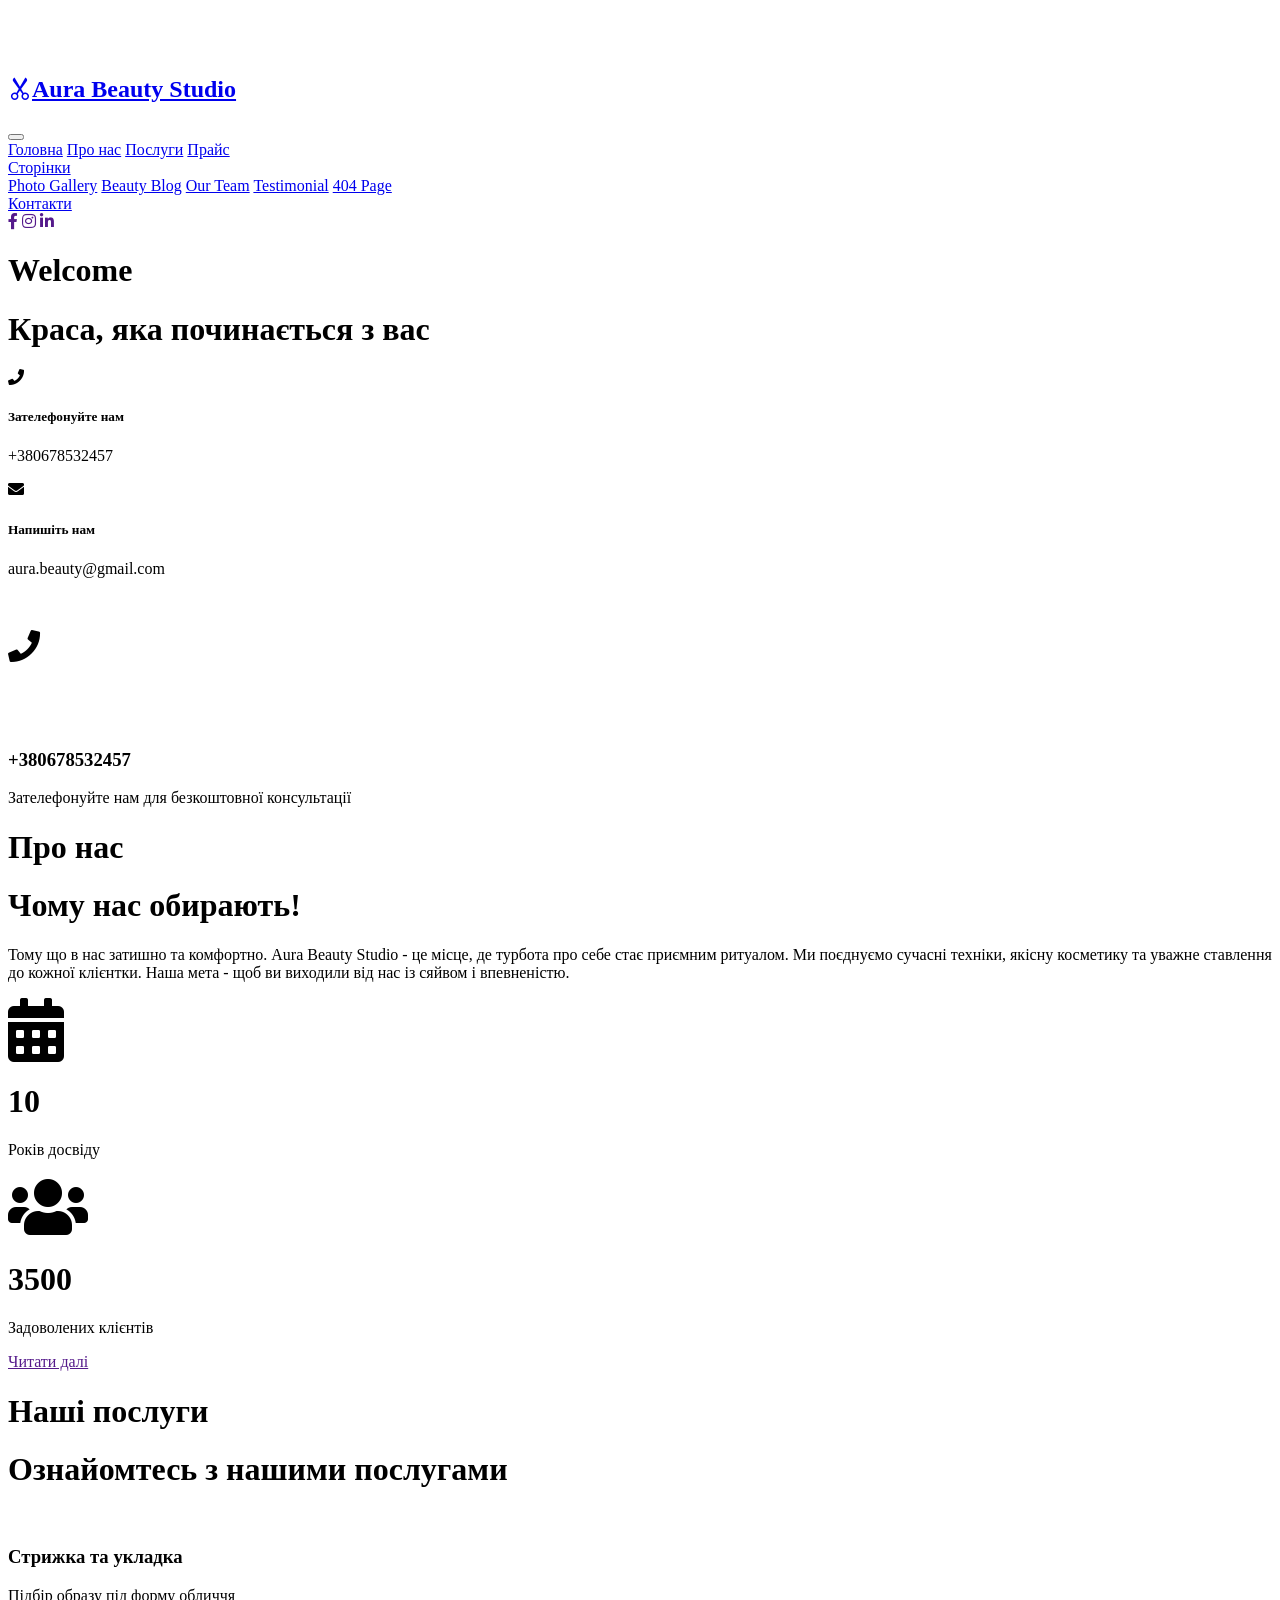
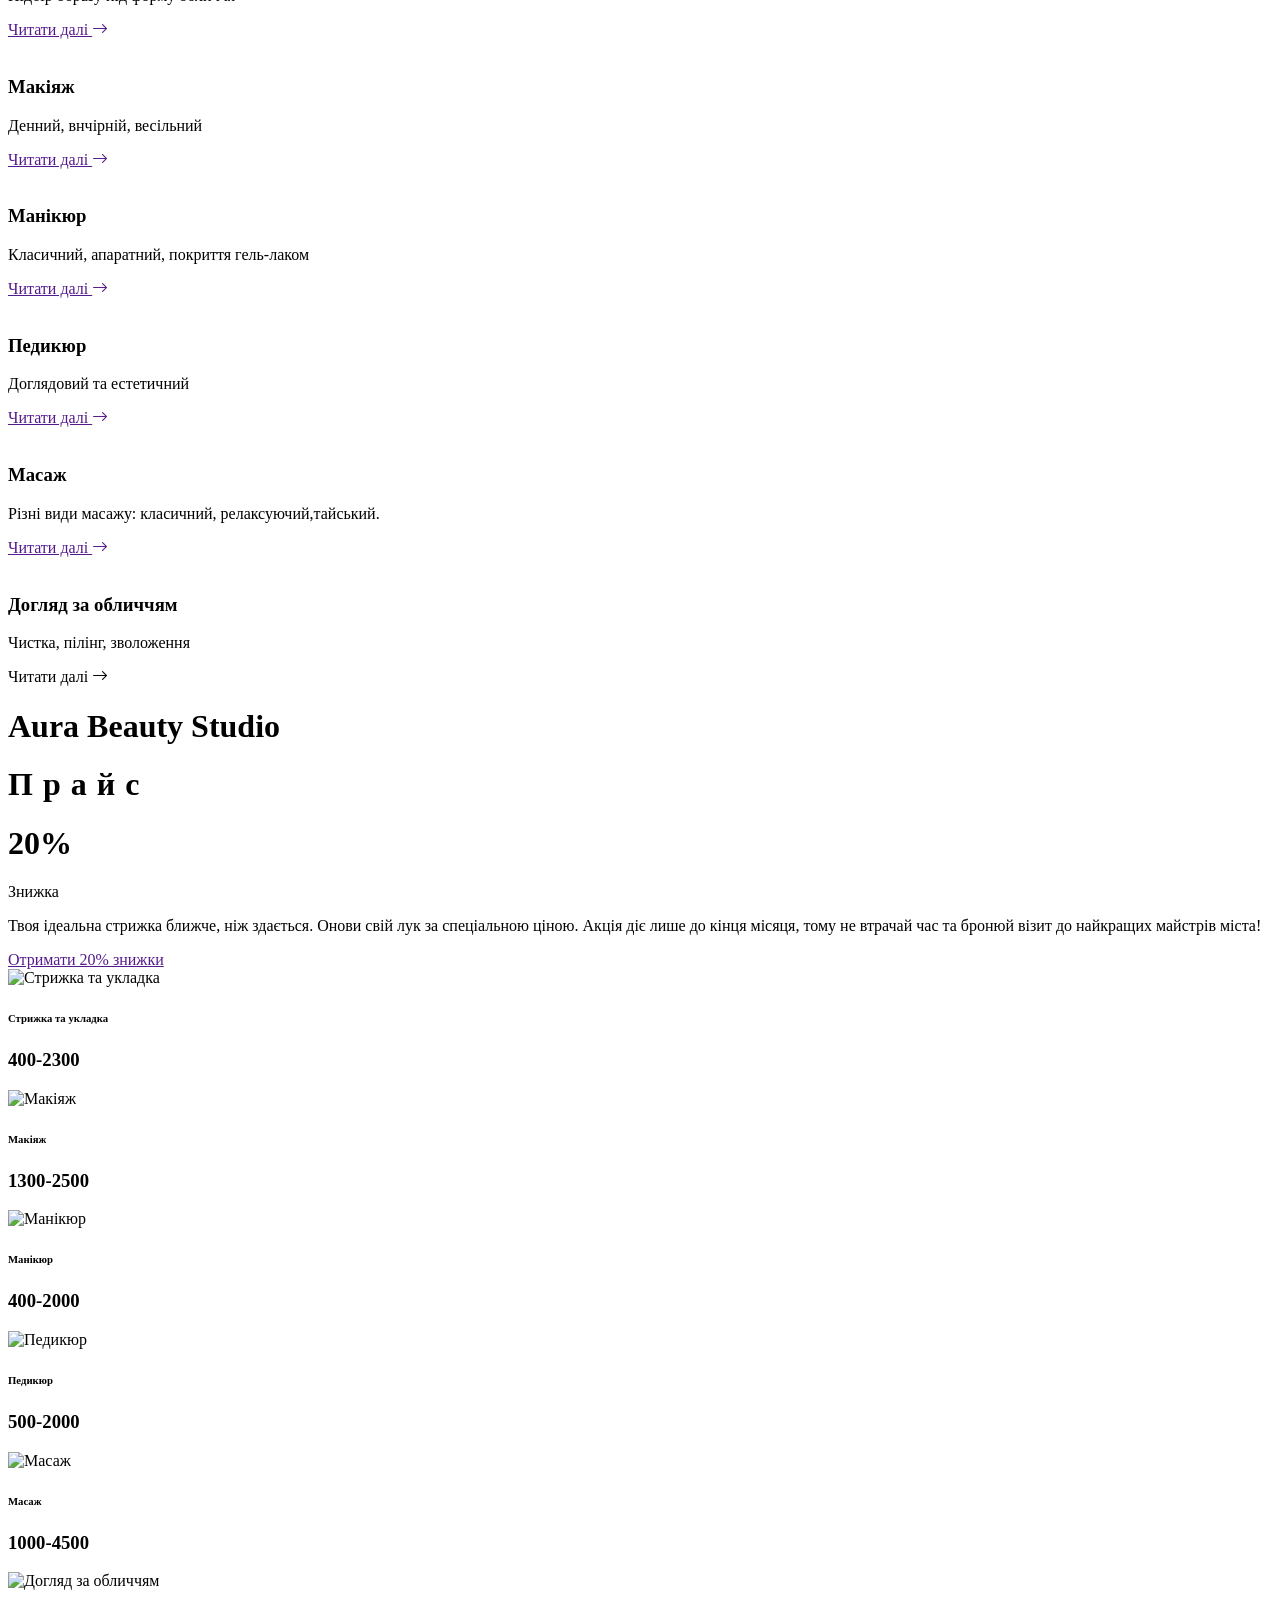
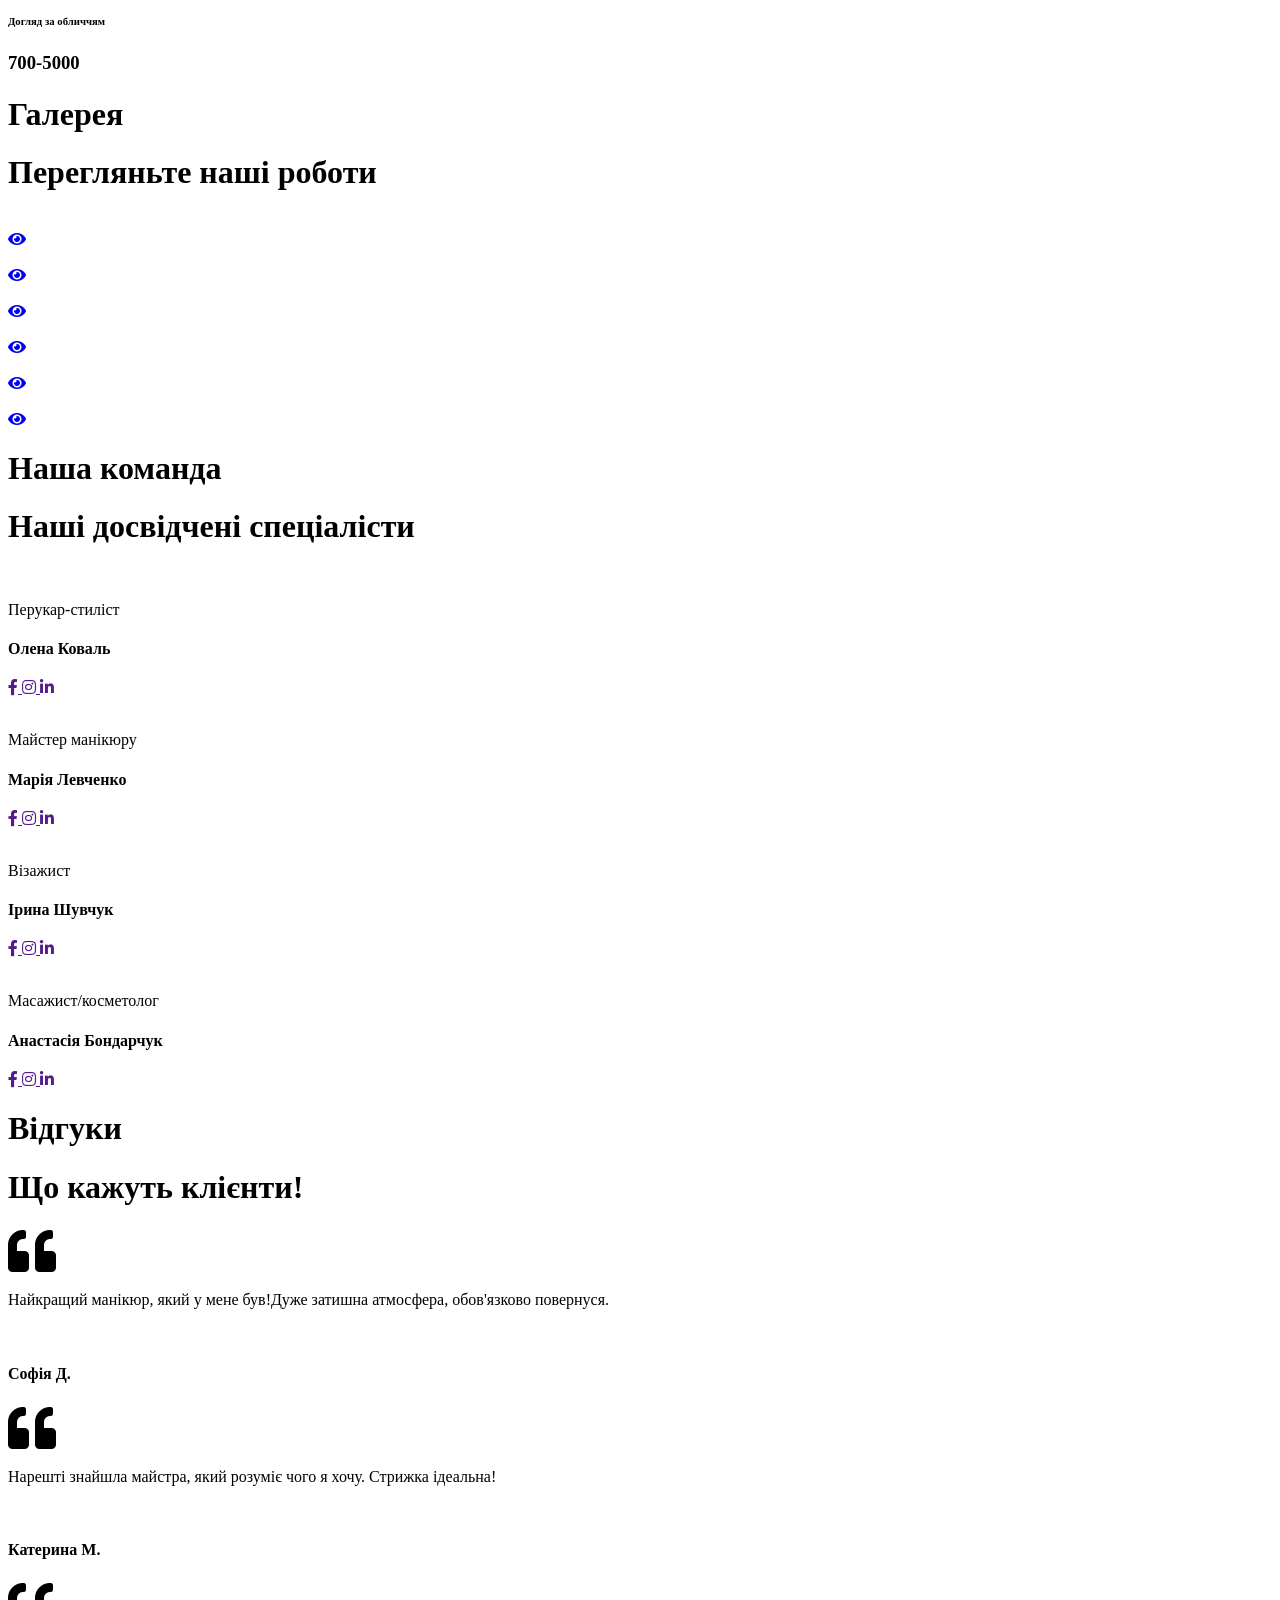
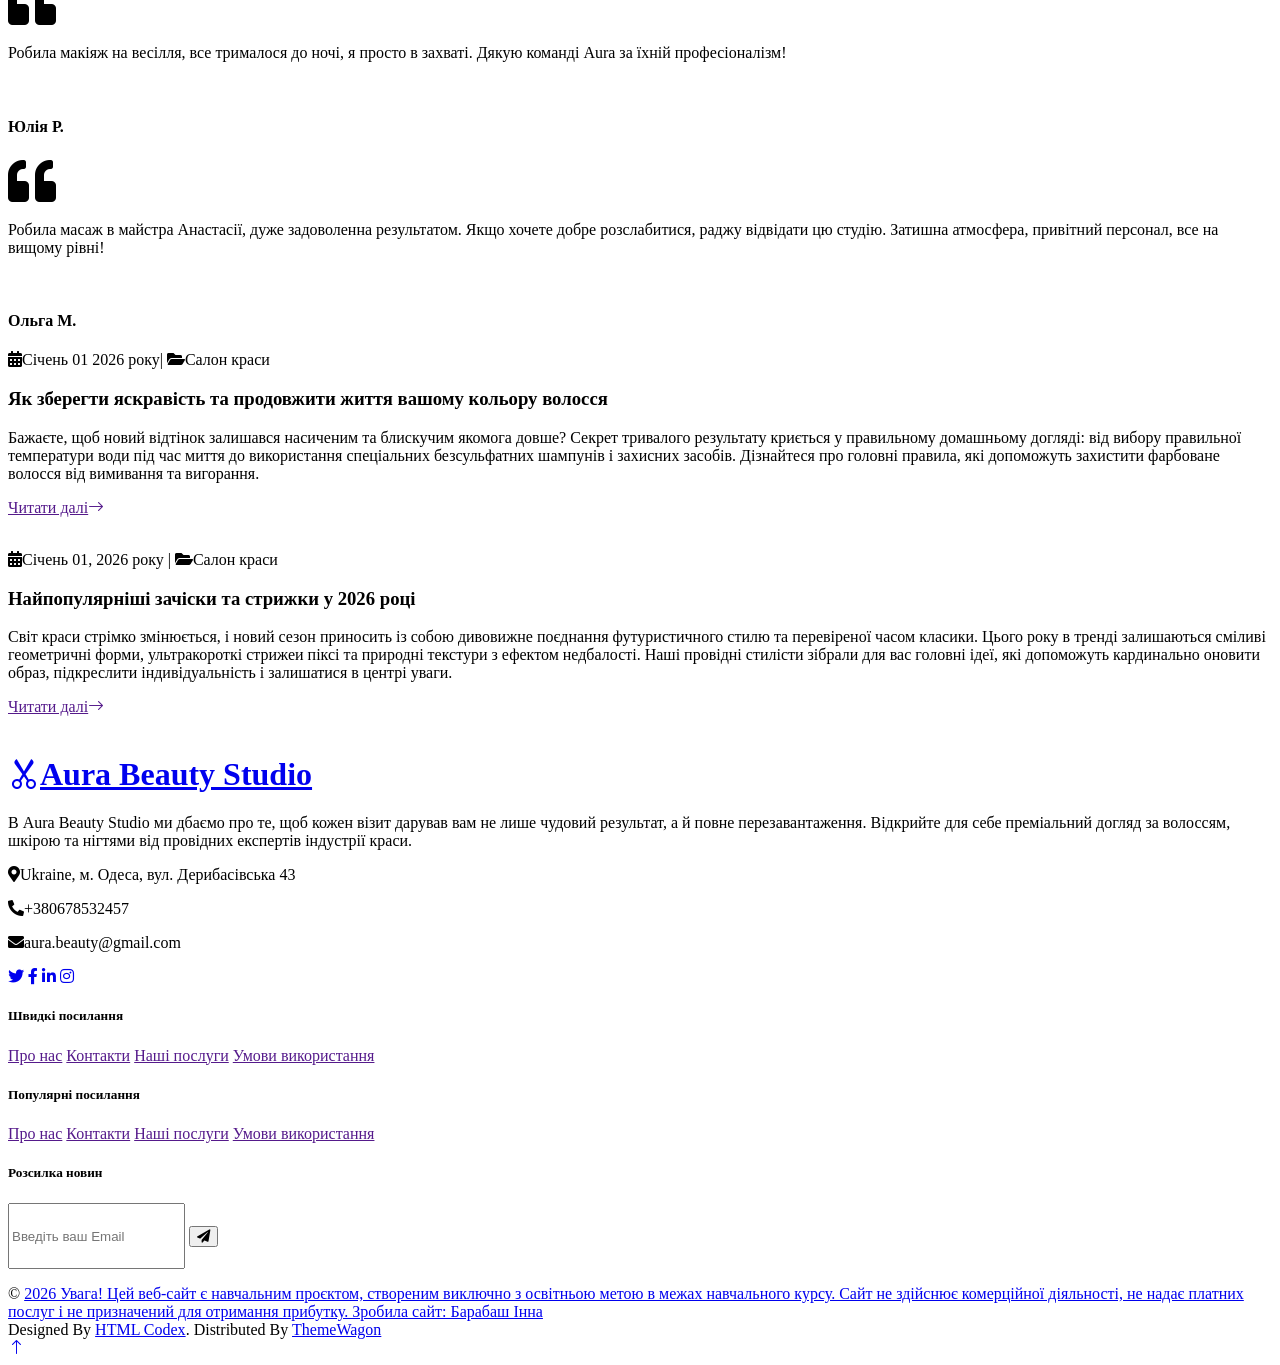
==== index.html @ 85066603 "Add files via upload" ====
<!DOCTYPE html>
<html lang="en">

<head>
    <meta charset="utf-8">
    <title>Aura Beauty Studio - салон краси в Одесі: манікюр, стрижка, макіяж</title>
    <meta content="width=device-width, initial-scale=1.0" name="viewport">
    <meta content="" name="keywords">
    <meta content="" name="description" content="Aura Beauty Studio - сучасний салон краси в Одесі. Манікюр, педикюр, макіяж, стрижка та фарбування від досвідчених майстрів. Запишіться онлайн!>

    <!-- Favicon -->
    <link href="img/favicon.ico" rel="icon">

    <!-- Google Web Fonts -->
    <link rel="preconnect" href="https://fonts.googleapis.com">
    <link rel="preconnect" href="https://fonts.gstatic.com" crossorigin>
    <link
        href="https://fonts.googleapis.com/css2?family=Dancing+Script&family=Playfair+Display:wght@500&family=Work+Sans&display=swap"
        rel="stylesheet">

    <!-- Icon Font Stylesheet -->
    <link href="https://cdnjs.cloudflare.com/ajax/libs/font-awesome/5.10.0/css/all.min.css" rel="stylesheet">
    <link href="https://cdn.jsdelivr.net/npm/bootstrap-icons@1.4.1/font/bootstrap-icons.css" rel="stylesheet">

    <!-- Libraries Stylesheet -->
    <link href="lib/animate/animate.min.css" rel="stylesheet">
    <link href="lib/lightbox/css/lightbox.min.css" rel="stylesheet">
    <link href="lib/owlcarousel/assets/owl.carousel.min.css" rel="stylesheet">

    <!-- Customized Bootstrap Stylesheet -->
    <link href="css/bootstrap.min.css" rel="stylesheet">

    <!-- Template Stylesheet -->
    <link href="css/style.css" rel="stylesheet">
</head>

<body>
    <!-- Spinner Start -->
    <div id="spinner"
        class="show bg-white position-fixed translate-middle w-100 vh-100 top-50 start-50 d-flex align-items-center justify-content-center">
        <div class="spinner-grow text-primary" style="width: 3rem; height: 3rem;" role="status">
            <span class="sr-only">Loading...</span>
        </div>
    </div>
    <!-- Spinner End -->


    <!-- Navbar Start -->
    <div class="container-fluid bg-light sticky-top p-0">
        <nav class="navbar navbar-expand-lg navbar-light p-0">
            <a href="index.html" class="navbar-brand bg-primary py-4 px-5 me-0">
                <h1 class="mb-0"><i class="bi bi-scissors"></i>Aura Beauty Studio</h1>
            </a>
            <button type="button" class="navbar-toggler me-4" data-bs-toggle="collapse"
                data-bs-target="#navbarCollapse">
                <span class="navbar-toggler-icon"></span>
            </button>
            <div class="collapse navbar-collapse p-3" id="navbarCollapse">
                <div class="navbar-nav mx-auto">
                    <a href="index.html" class="nav-item nav-link active">Головна</a>
                    <a href="about.html" class="nav-item nav-link">Про нас</a>
                    <a href="service.html" class="nav-item nav-link">Послуги</a>
                    <a href="price.html" class="nav-item nav-link">Прайс</a>
                    <div class="nav-item dropdown">
                        <a href="#" class="nav-link dropdown-toggle" data-bs-toggle="dropdown">Сторінки</a>
                        <div class="dropdown-menu bg-light mt-2">
                            <a href="gallery.html" class="dropdown-item">Photo Gallery</a>
                            <a href="blog.html" class="dropdown-item">Beauty Blog</a>
                            <a href="team.html" class="dropdown-item">Our Team</a>
                            <a href="testimonial.html" class="dropdown-item">Testimonial</a>
                            <a href="404.html" class="dropdown-item">404 Page</a>
                        </div>
                    </div>
                    <a href="contact.html" class="nav-item nav-link">Контакти</a>
                </div>
                <div class="d-flex">
                    <a class="btn btn-primary btn-sm-square me-3" href=""><i class="fab fa-facebook-f"></i></a>
                    <a class="btn btn-primary btn-sm-square me-3" href=""><i class="fab fa-instagram"></i></a>
                    <a class="btn btn-primary btn-sm-square" href=""><i class="fab fa-linkedin-in"></i></a>
                </div>
            </div>
        </nav>
    </div>
    <!-- Navbar End -->


    <!-- Hero Start -->
    <div class="container-fluid p-0 hero-header bg-light mb-5">
        <div class="container p-0">
            <div class="row g-0 align-items-center">
                <div class="col-lg-6 hero-header-text py-5">
                    <div class="py-5 px-3 ps-lg-0">
                        <h1 class="font-dancing-script text-primary animated slideInLeft">Welcome</h1>
                        <h1 class="display-1 mb-4 animated slideInLeft">Краса, яка починається з вас</h1>
                        <div class="row g-4 animated slideInLeft">
                            <div class="col-md-6">
                                <div class="d-flex align-items-center">
                                    <div class="btn-square btn btn-primary flex-shrink-0">
                                        <i class="fa fa-phone text-dark"></i>
                                    </div>
                                    <div class="px-3">
                                        <h5 class="text-primary mb-0">Зателефонуйте нам</h5>
                                        <p class="fs-5 text-dark mb-0">+380678532457</p>
                                    </div>
                                </div>
                            </div>
                            <div class="col-md-6">
                                <div class="d-flex align-items-center">
                                    <div class="btn-square btn btn-primary flex-shrink-0">
                                        <i class="fa fa-envelope text-dark"></i>
                                    </div>
                                    <div class="px-3">
                                        <h5 class="text-primary mb-0">Напишіть нам</h5>
                                        <p class="fs-5 text-dark mb-0">aura.beauty@gmail.com</p>
                                    </div>
                                </div>
                            </div>
                        </div>
                    </div>
                </div>
                <div class="col-lg-6">
                    <div class="owl-carousel header-carousel animated fadeIn">
                        <img class="img-fluid" src="img/hero-slider-22.jpg" alt="">
                        <img class="img-fluid" src="img/hero-slider-11.jpg" alt="">
                        <img class="img-fluid" src="img/hero-slider-33.jpg" alt="">
                    </div>
                </div>
            </div>
        </div>
    </div>
    <!-- Hero End -->


    <!-- About Start -->
    <div class="container-fluid py-5">
        <div class="container">
            <div class="row g-5">
                <div class="col-lg-6 wow fadeIn" data-wow-delay="0.2s">
                    <img class="img-fluid mb-3" src="img/about2.jpg" alt="">
                    <div class="d-flex align-items-center bg-light">
                        <div class="btn-square flex-shrink-0 bg-primary" style="width: 100px; height: 100px;">
                            <i class="fa fa-phone fa-2x text-dark"></i>
                        </div>
                        <div class="px-3">
                            <h3>+380678532457</h3>
                            <span>Зателефонуйте нам для безкоштовної консультації</span>
                        </div>
                    </div>
                </div>
                <div class="col-lg-6 wow fadeIn" data-wow-delay="0.5s">
                    <h1 class="font-dancing-script text-primary">Про нас</h1>
                    <h1 class="mb-5">Чому нас обирають!</h1>
                    <p class="mb-4">Тому що в нас затишно та комфортно. Aura Beauty Studio - це місце, де турбота про себе стає приємним ритуалом. Ми поєднуємо сучасні техніки, якісну косметику та уважне ставлення до кожної клієнтки. Наша мета - щоб ви виходили від нас із сяйвом і впевненістю.</p>
                    <div class="row g-3 mb-5">
                        <div class="col-sm-6">
                            <div class="bg-light text-center p-4">
                                <i class="fas fa-calendar-alt fa-4x text-primary"></i>
                                <h1 class="display-5" data-toggle="counter-up">10</h1>
                                <p class="text-dark text-uppercase mb-0">Років досвіду</p>
                            </div>
                        </div>
                        <div class="col-sm-6">
                            <div class="bg-light text-center p-4">
                                <i class="fas fa-users fa-4x text-primary"></i>
                                <h1 class="display-5" data-toggle="counter-up">3500</h1>
                                <p class="text-dark text-uppercase mb-0">Задоволених клієнтів</p>
                            </div>
                        </div>
                    </div>
                    <a class="btn btn-primary text-uppercase px-5 py-3" href="">Читати далі</a>
                </div>
            </div>
        </div>
    </div>
    <!-- About End -->


    <!-- Service Start -->
    <div class="container-fluid service py-5">
        <div class="container">
            <div class="text-center wow fadeIn" data-wow-delay="0.1s">
                <h1 class="font-dancing-script text-primary">Наші послуги</h1>
                <h1 class="mb-5">Ознайомтесь з нашими послугами</h1>
            </div>
            <div class="row g-4 g-md-0 text-center">
                <div class="col-md-6 col-lg-4">
                    <div class="service-item h-100 p-4 border-bottom border-end wow fadeIn" data-wow-delay="0.1s">
                        <img class="img-fluid" src="img/haircut.png" alt="">
                        <h3 class="mb-3">Стрижка та укладка</h3>
                        <p class="mb-3">Підбір образу під форму обличчя</p>
                        <a class="btn btn-sm btn-primary text-uppercase" href="">Читати далі <i
                                class="bi bi-arrow-right"></i></a>
                    </div>
                </div>
                <div class="col-md-6 col-lg-4">
                    <div class="service-item h-100 p-4 border-bottom border-lg-end wow fadeIn" data-wow-delay="0.3s">
                        <img class="img-fluid" src="img/makeup.png" alt="">
                        <h3 class="mb-3">Макіяж</h3>
                        <p class="mb-3">Денний, внчірній, весільний</p>
                        <a class="btn btn-sm btn-primary text-uppercase" href="">Читати далі <i
                                class="bi bi-arrow-right"></i></a>
                    </div>
                </div>
                <div class="col-md-6 col-lg-4">
                    <div class="service-item h-100 p-4 border-bottom border-end border-lg-end-0 wow fadeIn"
                        data-wow-delay="0.5s">
                        <img class="img-fluid" src="img/manicure.png" alt="">
                        <h3 class="mb-3">Манікюр</h3>
                        <p class="mb-3">Класичний, апаратний, покриття гель-лаком</p>
                        <a class="btn btn-sm btn-primary text-uppercase my-2" href="">Читати далі <i
                                class="bi bi-arrow-right"></i></a>
                    </div>
                </div>
                <div class="col-md-6 col-lg-4">
                    <div class="service-item h-100 p-4 border-bottom border-lg-bottom-0 border-lg-end wow fadeIn"
                        data-wow-delay="0.1s">
                        <img class="img-fluid" src="img/pedicure.png" alt="">
                        <h3 class="mb-3">Педикюр</h3>
                        <p class="mb-3">Доглядовий та естетичний</p>
                        <a class="btn btn-sm btn-primary text-uppercase" href="">Читати далі <i
                                class="bi bi-arrow-right"></i></a>
                    </div>
                </div>
                <div class="col-md-6 col-lg-4">
                    <div class="service-item h-100 p-4 border-end wow fadeIn" data-wow-delay="0.3s">
                        <img class="img-fluid" src="img/massage.png" alt="">
                        <h3 class="mb-3">Масаж</h3>
                        <p class="mb-3">Різні види масажу: класичний, релаксуючий,тайський. </p>
                        <a class="btn btn-sm btn-primary text-uppercase" href="">Читати далі <i
                                class="bi bi-arrow-right"></i></a>
                    </div>
                </div>
                <div class="col-md-6 col-lg-4">
                    <div class="service-item h-100 p-4 wow fadeIn" data-wow-delay="0.5s">
                        <img class="img-fluid" src="img/skin-care.png" alt="">
                        <h3 class="mb-3">Догляд за обличчям</h3>
                        <p class="mb-3">Чистка, пілінг, зволоження</p>
                        <a class="btn btn-sm btn-primary text-uppercase" ="">Читати далі <i
                                class="bi bi-arrow-right"></i></a>
                    </div>
                </div>
            </div>
        </div>
    </div>
    <!-- Service End -->


    <!-- Pricing Start -->
    <div class="container-fluid price px-0 py-5">
        <div class="row g-0">
            <div class="col-md-6">
                <div class="d-flex align-items-center h-100 bg-primary p-5">
                    <div class="wow fadeIn" data-wow-delay="0.3s">
                        <h1 class="font-dancing-script text-white"></h1>
                        <h1 class="mb-0"> Aura Beauty Studio</h1>
                        <h1 class="display-1 text-uppercase mb-5" style="letter-spacing: 10px;">Прайс</h1>
                        <div class="row g-4 align-items-center">
                            <div class="col-lg-6">
                                <div class="text-center bg-dark p-5">
                                    <h4 class="text-white"></h4>
                                    <h1 class="display-1 font-work-sans text-white">20%</h1>
                                    <p class="fs-2 text-white mb-0">Знижка</p>
                                </div>
                            </div>
                            <div class="col-lg-6">
                                <p>Твоя ідеальна стрижка ближче, ніж здається. Онови свій лук за спеціальною ціною. Акція діє лише до кінця місяця, тому не втрачай час та бронюй візит до найкращих майстрів міста!</p>
                                <a class="btn btn-dark" href="">Отримати 20% знижки</a>
                            </div>
                        </div>
                    </div>
                </div>
            </div>
            <div class="col-md-6">
                <div class="h-100 bg-dark p-5">
                    <div class="price-item mb-3 wow fadeIn" data-wow-delay="0.1s">
                        <img class="img-fluid flex-shrink-0" src="img/gallery11.jpg" alt="Стрижка та укладка" style="width:100px; height:100px; object-fit:cover;">
                        <div class="text-end px-4">
                            <h6 class="text-uppercase text-primary">Стрижка та укладка</h6>
                            <h3 class="text-white font-work-sans mb-0">400-2300</h3>
                        </div>
                    </div>
                    <div class="price-item mb-3 wow fadeIn" data-wow-delay="0.2s">
                        <img class="img-fluid flex-shrink-0" src="img/gallery22.jpg" alt="Макіяж" style="width:100px; height:100px; object-fit:cover;">
                        <div class="text-end px-4">
                            <h6 class="text-uppercase text-primary">Макіяж</h6>
                            <h3 class="text-white font-work-sans mb-0">1300-2500</h3>
                        </div>
                    </div>
                    <div class="price-item mb-3 wow fadeIn" data-wow-delay="0.3s">
                        <img class="img-fluid flex-shrink-0" src="img/gallery33.jpg" alt="Манікюр" style="width:100px; height:100px; object-fit:cover;">
                        <div class="text-end px-4">
                            <h6 class="text-uppercase text-primary">Манікюр</h6>
                            <h3 class="text-white font-work-sans mb-0">400-2000</h3>
                        </div>
                    </div>
                    <div class="price-item mb-3 wow fadeIn" data-wow-delay="0.4s">
                        <img class="img-fluid flex-shrink-0" src="img/gallery77.jpg" alt="Педикюр" style="width:100px; height:100px; object-fit:cover;">
                        <div class="text-end px-4">
                            <h6 class="text-uppercase text-primary">Педикюр</h6>
                            <h3 class="text-white font-work-sans mb-0">500-2000</h3>
                        </div>
                    </div>
                    <div class="price-item mb-3 wow fadeIn" data-wow-delay="0.5s">
                        <img class="img-fluid flex-shrink-0" src="img/gallery88.jpg" alt="Масаж" style="width:100px; height:100px; object-fit:cover;">
                        <div class="text-end px-4">
                            <h6 class="text-uppercase text-primary">Масаж</h6>
                            <h3 class="text-white font-work-sans mb-0">1000-4500</h3>
                        </div>
                    </div>
                    <div class="price-item mb-3 wow fadeIn" data-wow-delay="0.6s">
                        <img class=<img class="img-fluid flex-shrink-0" src="img/gallery55.jpg" alt="Догляд за обличчям" style="width:100px; height:100px; object-fit:cover;">
                        <div class="text-end px-4">
                            <h6 class="text-uppercase text-primary">Догляд за обличчям</h6>
                            <h3 class="text-white font-work-sans mb-0">700-5000
                </div>
            </div>
        </div>
    </div>
    <!-- Pricing End -->


    <!-- Gallery Start -->
    <div class="container-fluid gallery py-5">
        <div class="container">
            <div class="text-center wow fadeIn" data-wow-delay="0.2s">
                <h1 class="font-dancing-script text-primary">Галерея</h1>
                <h1 class="mb-5">Перегляньте наші роботи</h1>
            </div>
            <div class="row g-0">
                <div class="col-md-6 wow fadeIn" data-wow-delay="0.2s">
                    <div class="gallery-item h-100">
                        <img src="img/gallery11.jpg" class="img-fluid w-100 h-100" alt="">
                        <div class="gallery-icon">
                            <a href="img/gallery-1.jpg" class="btn btn-primary btn-lg-square"
                                data-lightbox="Gallery-1"><i class="fa fa-eye"></i></a>
                        </div>
                    </div>
                </div>
                <div class="col-md-3 wow fadeIn" data-wow-delay="0.4s">
                    <div class="gallery-item h-100">
                        <img src="img/gallery22.jpg" class="img-fluid w-100 h-100" alt="">
                        <div class="gallery-icon">
                            <a href="img/gallery-2.jpg" class="btn btn-primary btn-lg-square"
                                data-lightbox="Gallery-2"><i class="fa fa-eye"></i></a>
                        </div>
                    </div>
                </div>
                <div class="col-md-3 wow fadeIn" data-wow-delay="0.6s">
                    <div class="gallery-item h-100">
                        <img src="img/gallery33.jpg" class="img-fluid w-100 h-100" alt="">
                        <div class="gallery-icon">
                            <a href="img/gallery-3.jpg" class="btn btn-primary btn-lg-square"
                                data-lightbox="Gallery-3"><i class="fa fa-eye"></i></a>
                        </div>
                    </div>
                </div>
                <div class="col-md-3 wow fadeIn" data-wow-delay="0.2s">
                    <div class="gallery-item h-100">
                        <img src="img/gallery44.jpg" class="img-fluid w-100 h-100" alt="">
                        <div class="gallery-icon">
                            <a href="img/gallery-4.jpg" class="btn btn-primary btn-lg-square"
                                data-lightbox="Gallery-4"><i class="fa fa-eye"></i></a>
                        </div>
                    </div>
                </div>
                <div class="col-md-3 wow fadeIn" data-wow-delay="0.4s">
                    <div class="gallery-item h-100">
                        <img src="img/gallery55.jpg" class="img-fluid w-100 h-100" alt="">
                        <div class="gallery-icon">
                            <a href="img/gallery-5.jpg" class="btn btn-primary btn-lg-square"
                                data-lightbox="Gallery-5"><i class="fa fa-eye"></i></a>
                        </div>
                    </div>
                </div>
                <div class="col-md-6 wow fadeIn" data-wow-delay="0.6s">
                    <div class="gallery-item h-100">
                        <img src="img/gallery66.jpg" class="img-fluid w-100 h-100" alt="">
                        <div class="gallery-icon">
                            <a href="img/gallery-6.jpg" class="btn btn-primary btn-lg-square"
                                data-lightbox="Gallery-6"><i class="fa fa-eye"></i></a>
                        </div>
                    </div>
                </div>
            </div>
        </div>
    </div>
    <!-- Gallery End -->


    <!-- Team Start -->
    <div class="container-fluid overflow-hidden py-5">
        <div class="container">
            <div class="text-center wow fadeIn" data-wow-delay="0.2s">
                <h1 class="font-dancing-script text-primary">Наша команда</h1>
                <h1 class="mb-5">Наші досвідчені спеціалісти</h1>
            </div>
            <div class="row g-4 team">
                <div class="col-md-6 col-lg-3 wow fadeIn" data-wow-delay="0.1s">
                    <div class="team-item position-relative overflow-hidden">
                        <img class="img-fluid w-100" src="img/team11.jpg" alt="">
                        <div class="team-overlay">
                            <p class="text-primary mb-1">Перукар-стиліст</p>
                            <h4>Олена Коваль</h4>
                            <div class="d-flex justify-content-center">
                                <a class="btn btn-dark btn-sm-square border-2 me-3" href="">
                                    <i class="fab fa-facebook-f"></i>
                                </a>
                                <a class="btn btn-dark btn-sm-square border-2 me-3" href="">
                                    <i class="fab fa-instagram"></i>
                                </a>
                                <a class="btn btn-dark btn-sm-square border-2" href="">
                                    <i class="fab fa-linkedin-in"></i>
                                </a>
                            </div>
                        </div>
                    </div>
                </div>
                <div class="col-md-6 col-lg-3 wow fadeIn" data-wow-delay="0.3s">
                    <div class="team-item position-relative overflow-hidden">
                        <img class="img-fluid w-100" src="img/team22.jpg" alt="">
                        <div class="team-overlay">
                            <p class="text-primary mb-1">Майстер манікюру</p>
                            <h4>Марія Левченко</h4>
                            <div class="d-flex justify-content-center">
                                <a class="btn btn-dark btn-sm-square border-2 me-3" href="">
                                    <i class="fab fa-facebook-f"></i>
                                </a>
                                <a class="btn btn-dark btn-sm-square border-2 me-3" href="">
                                    <i class="fab fa-instagram"></i>
                                </a>
                                <a class="btn btn-dark btn-sm-square border-2" href="">
                                    <i class="fab fa-linkedin-in"></i>
                                </a>
                            </div>
                        </div>
                    </div>
                </div>
                <div class="col-md-6 col-lg-3 wow fadeIn" data-wow-delay="0.5s">
                    <div class="team-item position-relative overflow-hidden">
                        <img class="img-fluid w-100" src="img/team33.jpg" alt="">
                        <div class="team-overlay">
                            <p class="text-primary mb-1">Візажист</p>
                            <h4>Ірина Шувчук</h4>
                            <div class="d-flex justify-content-center">
                                <a class="btn btn-dark btn-sm-square border-2 me-3" href="">
                                    <i class="fab fa-facebook-f"></i>
                                </a>
                                <a class="btn btn-dark btn-sm-square border-2 me-3" href="">
                                    <i class="fab fa-instagram"></i>
                                </a>
                                <a class="btn btn-dark btn-sm-square border-2" href="">
                                    <i class="fab fa-linkedin-in"></i>
                                </a>
                            </div>
                        </div>
                    </div>
                </div>
                <div class="col-md-6 col-lg-3 wow fadeIn" data-wow-delay="0.7s">
                    <div class="team-item position-relative overflow-hidden">
                        <img class="img-fluid w-100" src="img/team44.jpg" alt="">
                        <div class="team-overlay">
                            <p class="text-primary mb-1">Масажист/косметолог</p>
                            <h4>Анастасія Бондарчук</h4>
                            <div class="d-flex justify-content-center">
                                <a class="btn btn-dark btn-sm-square border-2 me-3" href="">
                                    <i class="fab fa-facebook-f"></i>
                                </a>
                                <a class="btn btn-dark btn-sm-square border-2 me-3" href="">
                                    <i class="fab fa-instagram"></i>
                                </a>
                                <a class="btn btn-dark btn-sm-square border-2" href="">
                                    <i class="fab fa-linkedin-in"></i>
                                </a>
                            </div>
                        </div>
                    </div>
                </div>
            </div>
        </div>
    </div>
    <!-- Team End -->


    <!-- Testimonial Start -->
    <div class="container-fluid py-5">
        <div class="container">
            <div class="text-center wow fadeIn" data-wow-delay="0.2s">
                <h1 class="font-dancing-script text-primary">Відгуки</h1>
                <h1 class="mb-5">Що кажуть клієнти!</h1>
            </div>
            <div class="owl-carousel testimonial-carousel wow fadeIn" data-wow-delay="0.3s">
                <div class="text-center bg-light p-4">
                    <i class="fa fa-quote-left fa-3x mb-3"></i>
                    <p>Найкращий манікюр, який у мене був!Дуже затишна атмосфера, обов'язково повернуся.</p>
                    <img class="img-fluid mx-auto border p-1 mb-3" src="img/testimonial-1.jpg" alt="">
                    <h4 class="mb-1">Софія Д.</h4>
                    <span></span>
                </div>
                <div class="text-center bg-light p-4">
                    <i class="fa fa-quote-left fa-3x mb-3"></i>
                    <p>Нарешті знайшла майстра, який розуміє чого я хочу. Стрижка ідеальна!</p>
                    <img class="img-fluid mx-auto border p-1 mb-3" src="img/testimonial-2.jpg" alt="">
                    <h4 class="mb-1">Катерина М.</h4>
                    <span></span>
                </div>
                <div class="text-center bg-light p-4">
                    <i class="fa fa-quote-left fa-3x mb-3"></i>
                    <p>Робила макіяж на весілля, все трималося до ночі, я просто в захваті. Дякую команді Aura за їхній професіоналізм!</p>
                    <img class="img-fluid mx-auto border p-1 mb-3" src="img/testimonial-3.jpg" alt="">
                    <h4 class="mb-1">Юлія Р.</h4>
                    <span></span>
                </div>
                <div class="text-center bg-light p-4">
                    <i class="fa fa-quote-left fa-3x mb-3"></i>
                    <p>Робила масаж в майстра Анастасії, дуже задоволенна результатом. Якщо хочете добре розслабитися, раджу відвідати цю студію. Затишна атмосфера, привітний персонал, все на вищому рівні!</p>
                    <img class="img-fluid mx-auto border p-1 mb-3" src="img/testimonial-4.jpg" alt="">
                    <h4 class="mb-1">Ольга М.</h4>
                    <span></span>
                </div>
            </div>
        </div>
    </div>
    <!-- Testimonial End -->


    <!-- Blog Start -->
    <div class="container-fluid blog p-0 mt-5">
        <div class="row g-0">
            <div class="col-md-6 col-lg-3 wow fadeIn" data-wow-delay="0.1s">
                <div class="h-100 d-flex flex-column justify-content-center bg-primary py-5 px-4">
                    <p class="mb-2"><i class="fa fa-calendar-alt text-dark me-1"></i>Січень 01 2026 року| <i
                            class="fa fa-folder-open text-dark me-1"></i>Салон краси</p>
                    <h3 class="mb-3">Як зберегти яскравість та продовжити життя вашому кольору волосся</h3>
                    <p>Бажаєте, щоб новий відтінок залишався насиченим та блискучим якомога довше? Секрет тривалого результату криється у правильному домашньому догляді: від вибору правильної температури води під час миття до використання спеціальних безсульфатних шампунів і захисних засобів. Дізнайтеся про головні правила, які допоможуть захистити фарбоване волосся від вимивання та вигорання.</p>
                    <a class="btn btn-dark align-self-start text-uppercase" href="">Читати далі<i
                            class="bi bi-arrow-right"></i></a>
                </div>
            </div>
            <div class="col-md-6 col-lg-3 wow fadeIn" data-wow-delay="0.3s">
                <div class="h-100">
                    <img class="img-fluid w-100 h-100" src="img/blog22.jpg" alt="" style="object-fit: cover;">
                </div>
            </div>
            <div class="col-md-6 col-lg-3 wow fadeIn" data-wow-delay="0.5s">
                <div class="h-100 d-flex flex-column justify-content-center bg-primary py-5 px-4">
                    <p class="mb-2"><i class="fa fa-calendar-alt text-dark me-1"></i>Січень 01, 2026 року  | <i
                            class="fa fa-folder-open text-dark me-1"></i>Салон краси</p>
                    <h3 class="mb-3">Найпопулярніші зачіски та стрижки у 2026 році</h3>
                    <p>Світ краси стрімко змінюється, і новий сезон приносить із собою дивовижне поєднання футуристичного стилю та перевіреної часом класики. Цього року в тренді залишаються сміливі геометричні форми, ультракороткі стрижеи піксі та природні текстури з ефектом недбалості. Наші провідні стилісти зібрали для вас головні ідеї, які допоможуть кардинально оновити образ, підкреслити індивідуальність і залишатися в центрі уваги.</p>
                    <a class="btn btn-dark align-self-start text-uppercase" href="">Читати далі<i
                            class="bi bi-arrow-right"></i></a>
                </div>
            </div>
            <div class="col-md-6 col-lg-3 wow fadeIn" data-wow-delay="0.7s">
                <div class="h-100">
                    <img class="img-fluid w-100 h-100" src="img/blog33.jpg" alt="" style="object-fit: cover;">
                </div>
            </div>
        </div>
    </div>
    <!-- Blog End -->


    <!-- Footer Start -->
    <div class="container-fluid footer position-relative bg-dark text-white-50 py-5 wow fadeIn" data-wow-delay="0.2s">
        <div class="container py-5">
            <div class="row g-5">
                <div class="col-lg-6 pe-lg-5">
                    <a href="index.html" class="navbar-brand">
                        <h1 class="display-5 text-primary mb-0"><i class="bi bi-scissors"></i>Aura Beauty Studio</h1>
                    </a>
                    <p>В Aura Beauty Studio ми дбаємо про те, щоб кожен візит дарував вам не лише чудовий результат, а й повне перезавантаження. Відкрийте для себе преміальний догляд за волоссям, шкірою та нігтями від провідних експертів індустрії краси.</p>
                    <p class="mb-2"><i class="fa fa-map-marker-alt me-2"></i>Ukrainе, м. Одеса, вул. Дерибасівська 43</p>
                    <p class="mb-2"><i class="fa fa-phone-alt me-2"></i>+380678532457</p>
                    <p><i class="fa fa-envelope me-2"></i>aura.beauty@gmail.com</p>
                    <div class="d-flex justify-content-start mt-4">
                        <a class="btn btn-sm-square btn-primary me-3" href="#"><i class="fab fa-twitter"></i></a>
                        <a class="btn btn-sm-square btn-primary me-3" href="#"><i class="fab fa-facebook-f"></i></a>
                        <a class="btn btn-sm-square btn-primary me-3" href="#"><i class="fab fa-linkedin-in"></i></a>
                        <a class="btn btn-sm-square btn-primary me-3" href="#"><i class="fab fa-instagram"></i></a>
                    </div>
                </div>
                <div class="col-lg-6 ps-lg-5">
                    <div class="row g-4">
                        <div class="col-sm-6">
                            <h5 class="text-primary mb-4">Швидкі посилання</h5>
                            <a class="btn btn-link" href="">Про нас</a>
                            <a class="btn btn-link" href="">Контакти</a>
                            <a class="btn btn-link" href="">Наші послуги</a>
                            <a class="btn btn-link" href="">Умови використання</a>
                        </div>
                        <div class="col-sm-6">
                            <h5 class="text-primary mb-4">Популярні посилання</h5>
                            <a class="btn btn-link" href="">Про нас</a>
                            <a class="btn btn-link" href="">Контакти</a>
                            <a class="btn btn-link" href="">Наші послуги</a>
                            <a class="btn btn-link" href="">Умови використання</a>
                        </div>
                        <div class="col-sm-12">
                            <h5 class="text-primary mb-4">Розсилка новин</h5>
                            <div class="position-relative w-100 mb-2">
                                <input class="form-control bg-secondary border-0 w-100 ps-4 pe-5" type="text"
                                    placeholder="Введіть ваш Email" style="height: 60px;">
                                <button type="button" class="btn shadow-none position-absolute top-0 end-0 mt-2 me-2"><i
                                        class="fa fa-paper-plane text-primary fs-4"></i></button>
                            </div>
                            <p class="mb-0"></p>
                        </div>
                    </div>
                </div>
            </div>
        </div>
    </div>
    <!-- Footer End -->


    <!-- Copyright Start -->
    <div class="container-fluid bg-dark text-white border-top border-secondary py-4 wow fadeIn" data-wow-delay="0.1s">
        <div class="container">
            <div class="row">
                <div class="col-md-6 text-center text-md-start mb-3 mb-md-0">
                    &copy; <a class="border-bottom" href="#">2026 Увага! Цей веб-сайт є навчальним проєктом, створеним виключно з освітньою метою в межах навчального курсу. Сайт не здійснює комерційної діяльності, не надає платних послуг і не призначений для отримання прибутку.
					Зробила сайт: Барабаш Інна </a>
                </div>
                <div class="col-md-6 text-center text-md-end">
                    <!--/*** This template is free as long as you keep the below author’s credit link/attribution link/backlink. ***/-->
                    <!--/*** If you'd like to use the template without the below author’s credit link/attribution link/backlink, ***/-->
                    <!--/*** you can purchase the Credit Removal License from "https://htmlcodex.com/credit-removal". ***/-->
                    Designed By <a class="border-bottom" href="https://htmlcodex.com">HTML Codex</a>.
                    Distributed By <a class="border-bottom" href="https://themewagon.com">ThemeWagon</a>
                </div>
            </div>
        </div>
    </div>
    <!-- Copyright End -->


    <!-- Back to Top -->
    <a href="#" class="btn btn-lg btn-primary btn-lg-square back-to-top"><i class="bi bi-arrow-up"></i></a>


    <!-- JavaScript Libraries -->
    <script src="https://ajax.googleapis.com/ajax/libs/jquery/3.6.1/jquery.min.js"></script>
    <script src="https://cdn.jsdelivr.net/npm/bootstrap@5.0.0/dist/js/bootstrap.bundle.min.js"></script>
    <script src="lib/wow/wow.min.js"></script>
    <script src="lib/easing/easing.min.js"></script>
    <script src="lib/waypoints/waypoints.min.js"></script>
    <script src="lib/counterup/counterup.min.js"></script>
    <script src="lib/lightbox/js/lightbox.min.js"></script>
    <script src="lib/owlcarousel/owl.carousel.min.js"></script>

    <!-- Template Javascript -->
    <script src="js/main.js"></script>
</body>

</html>
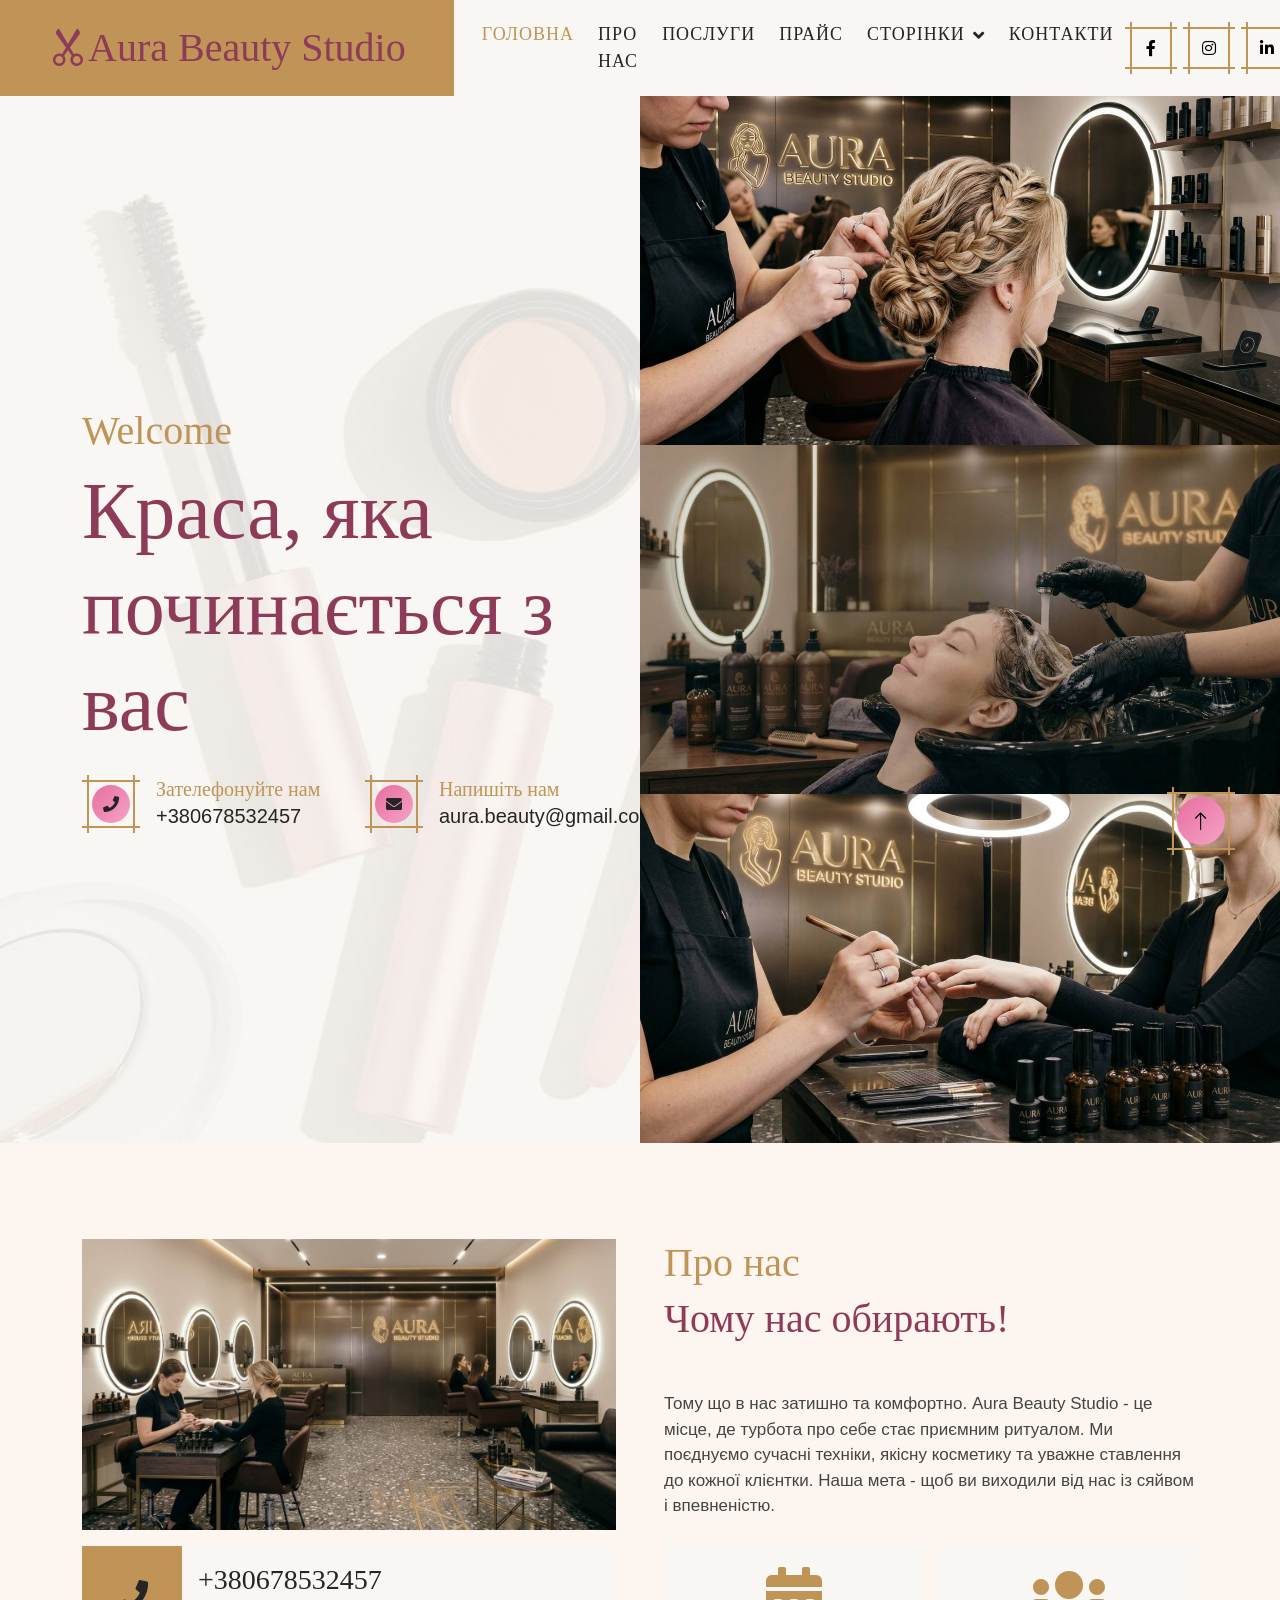
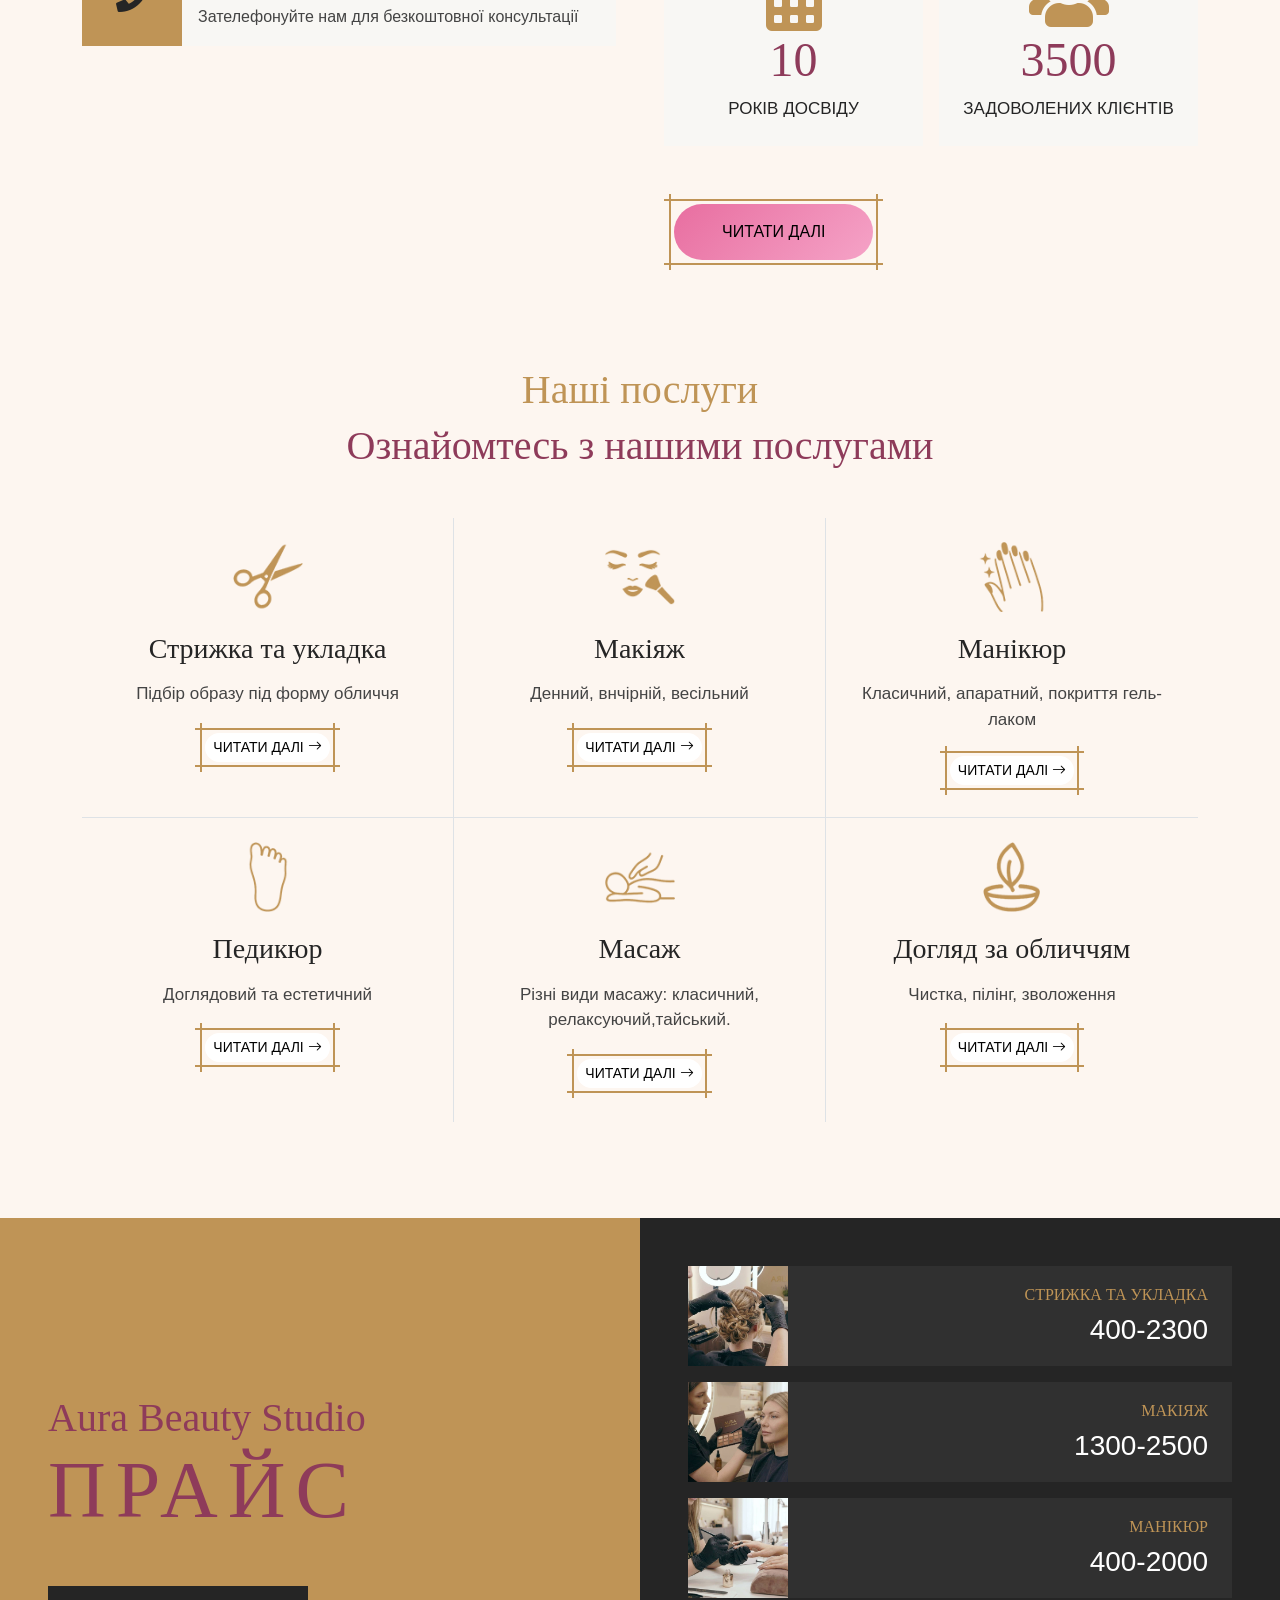
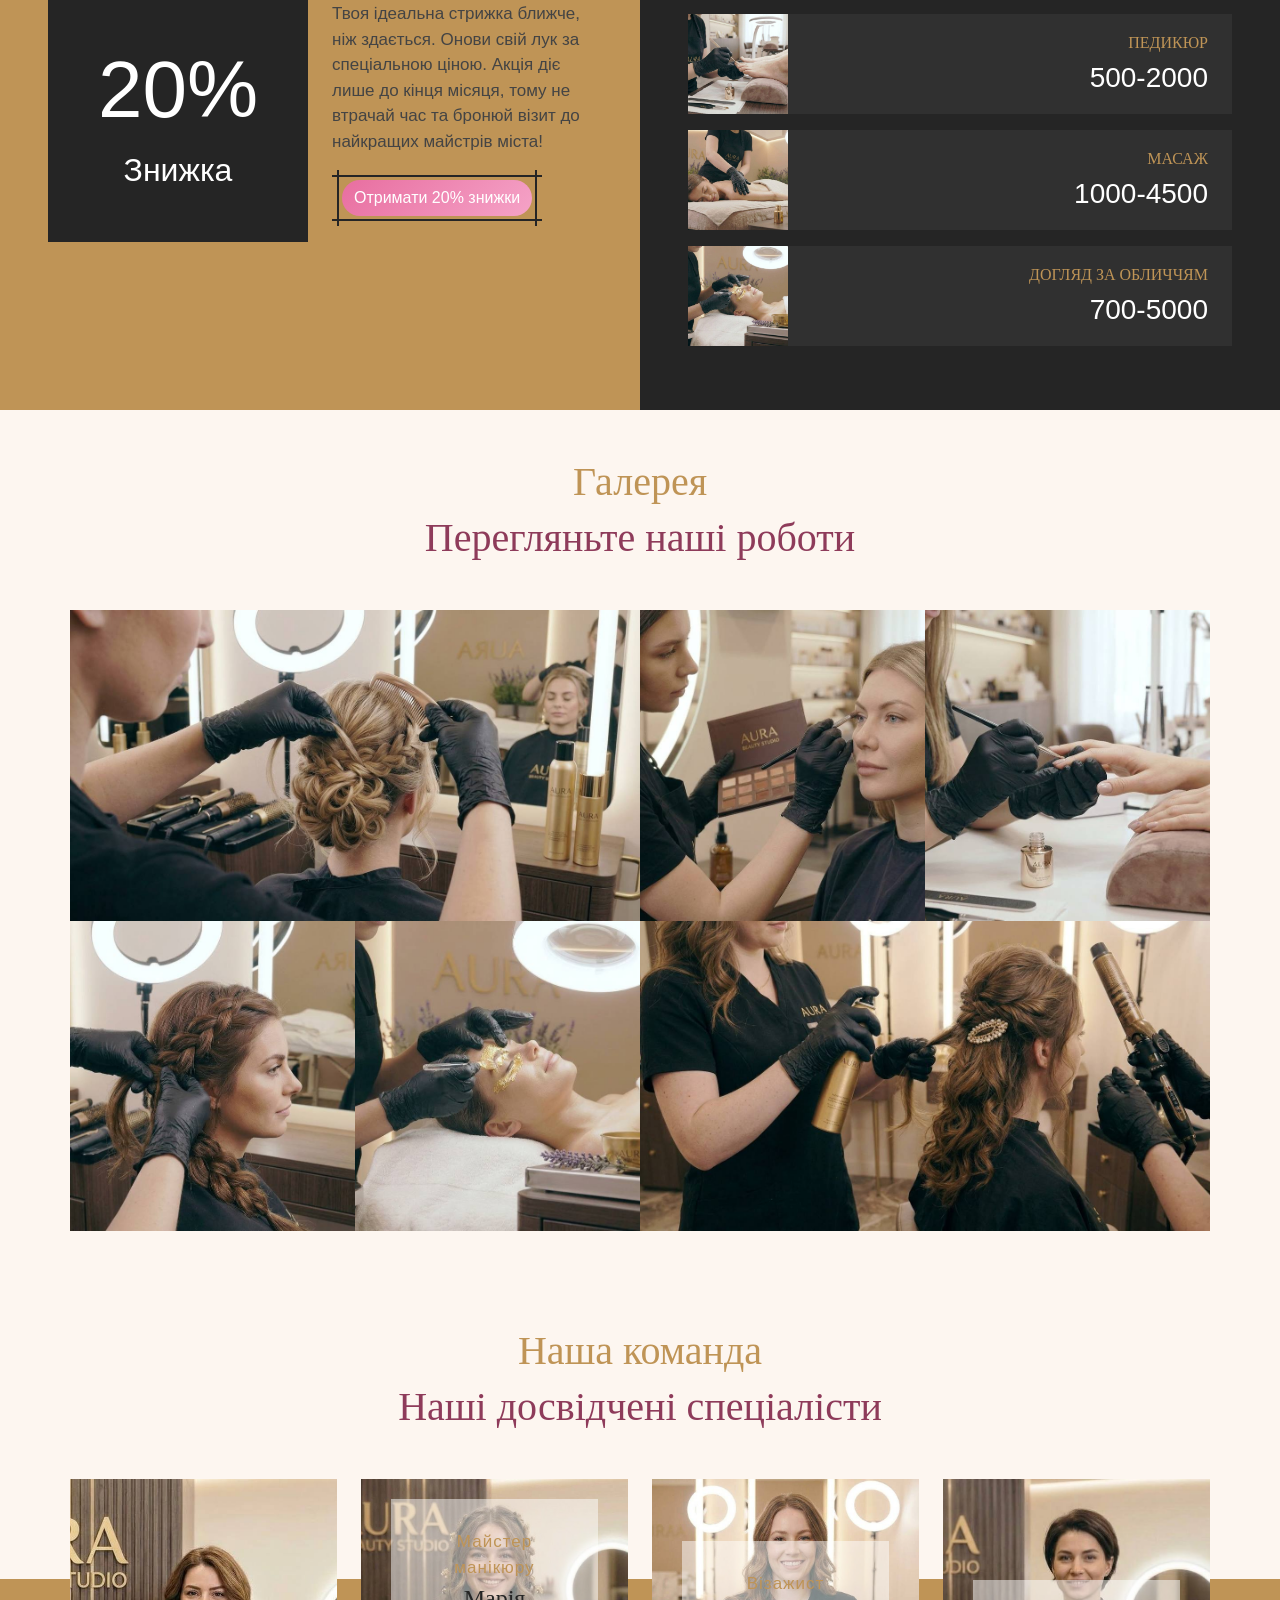
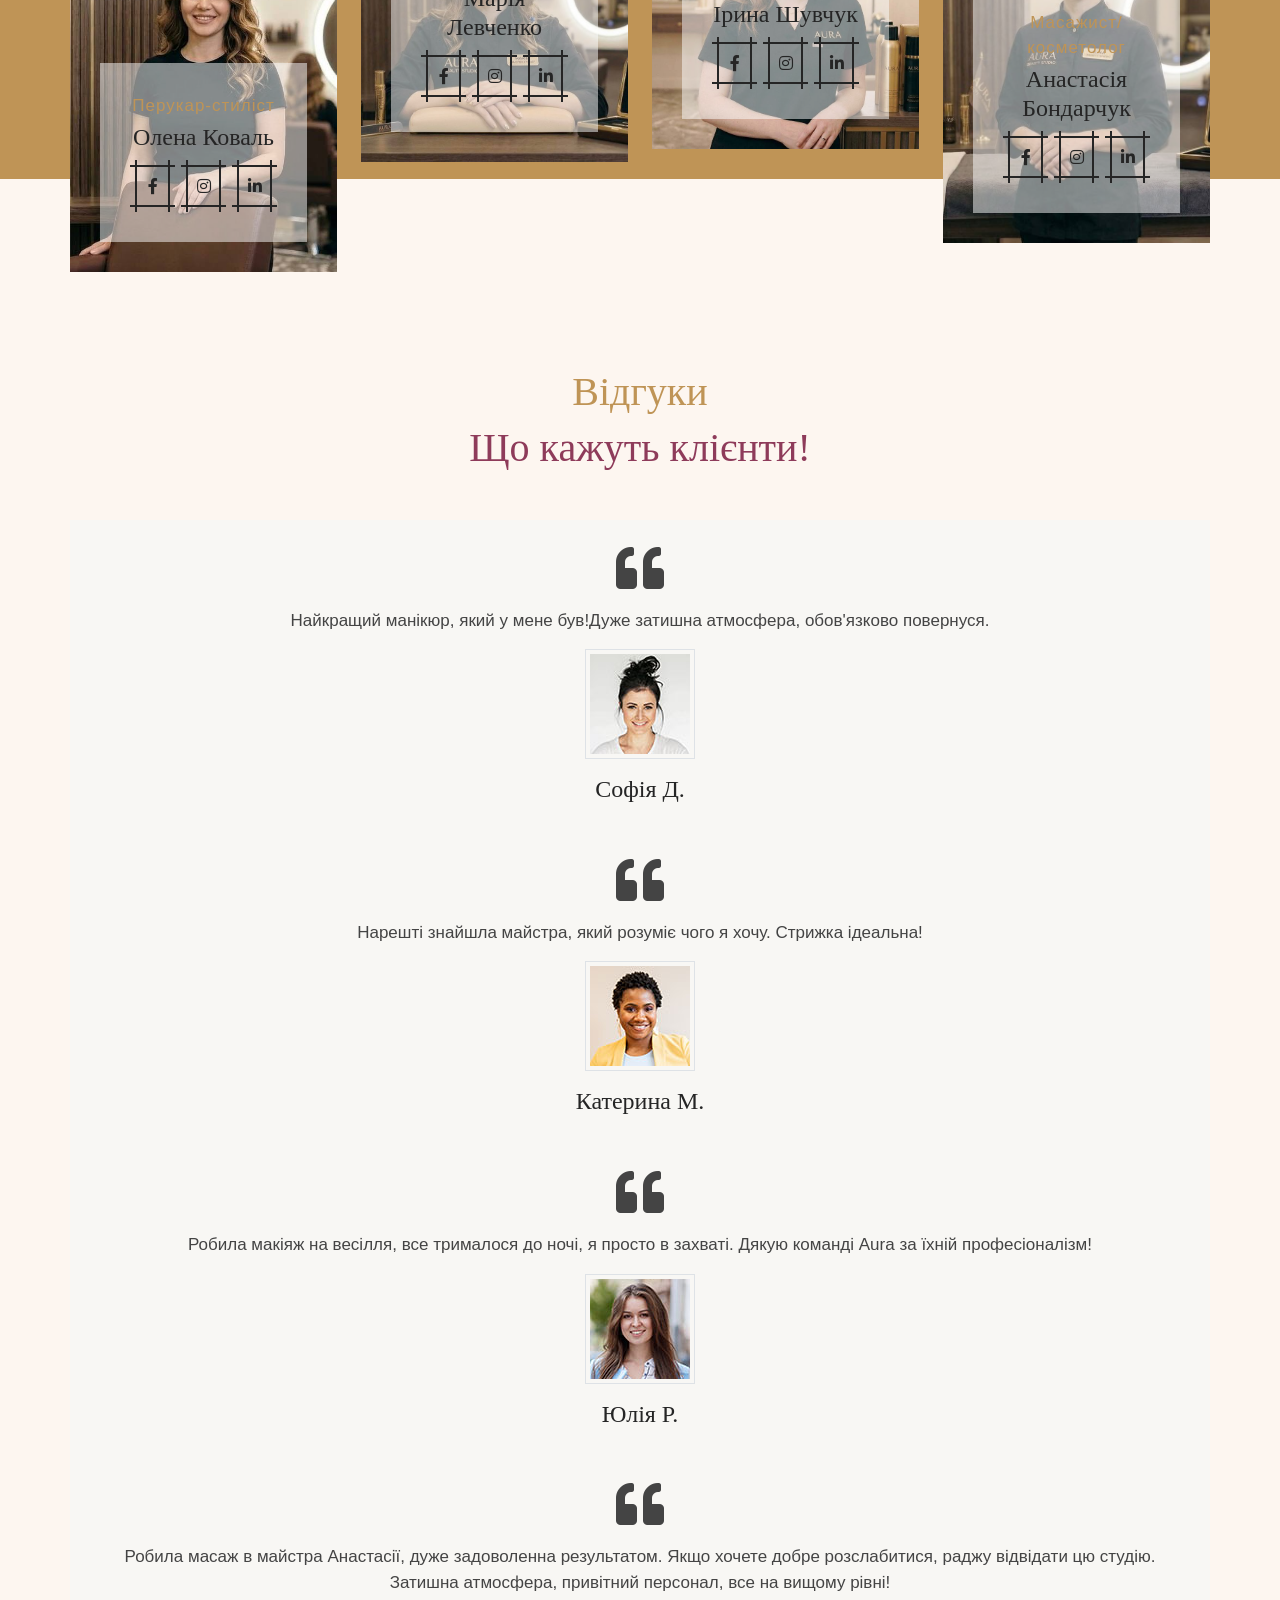
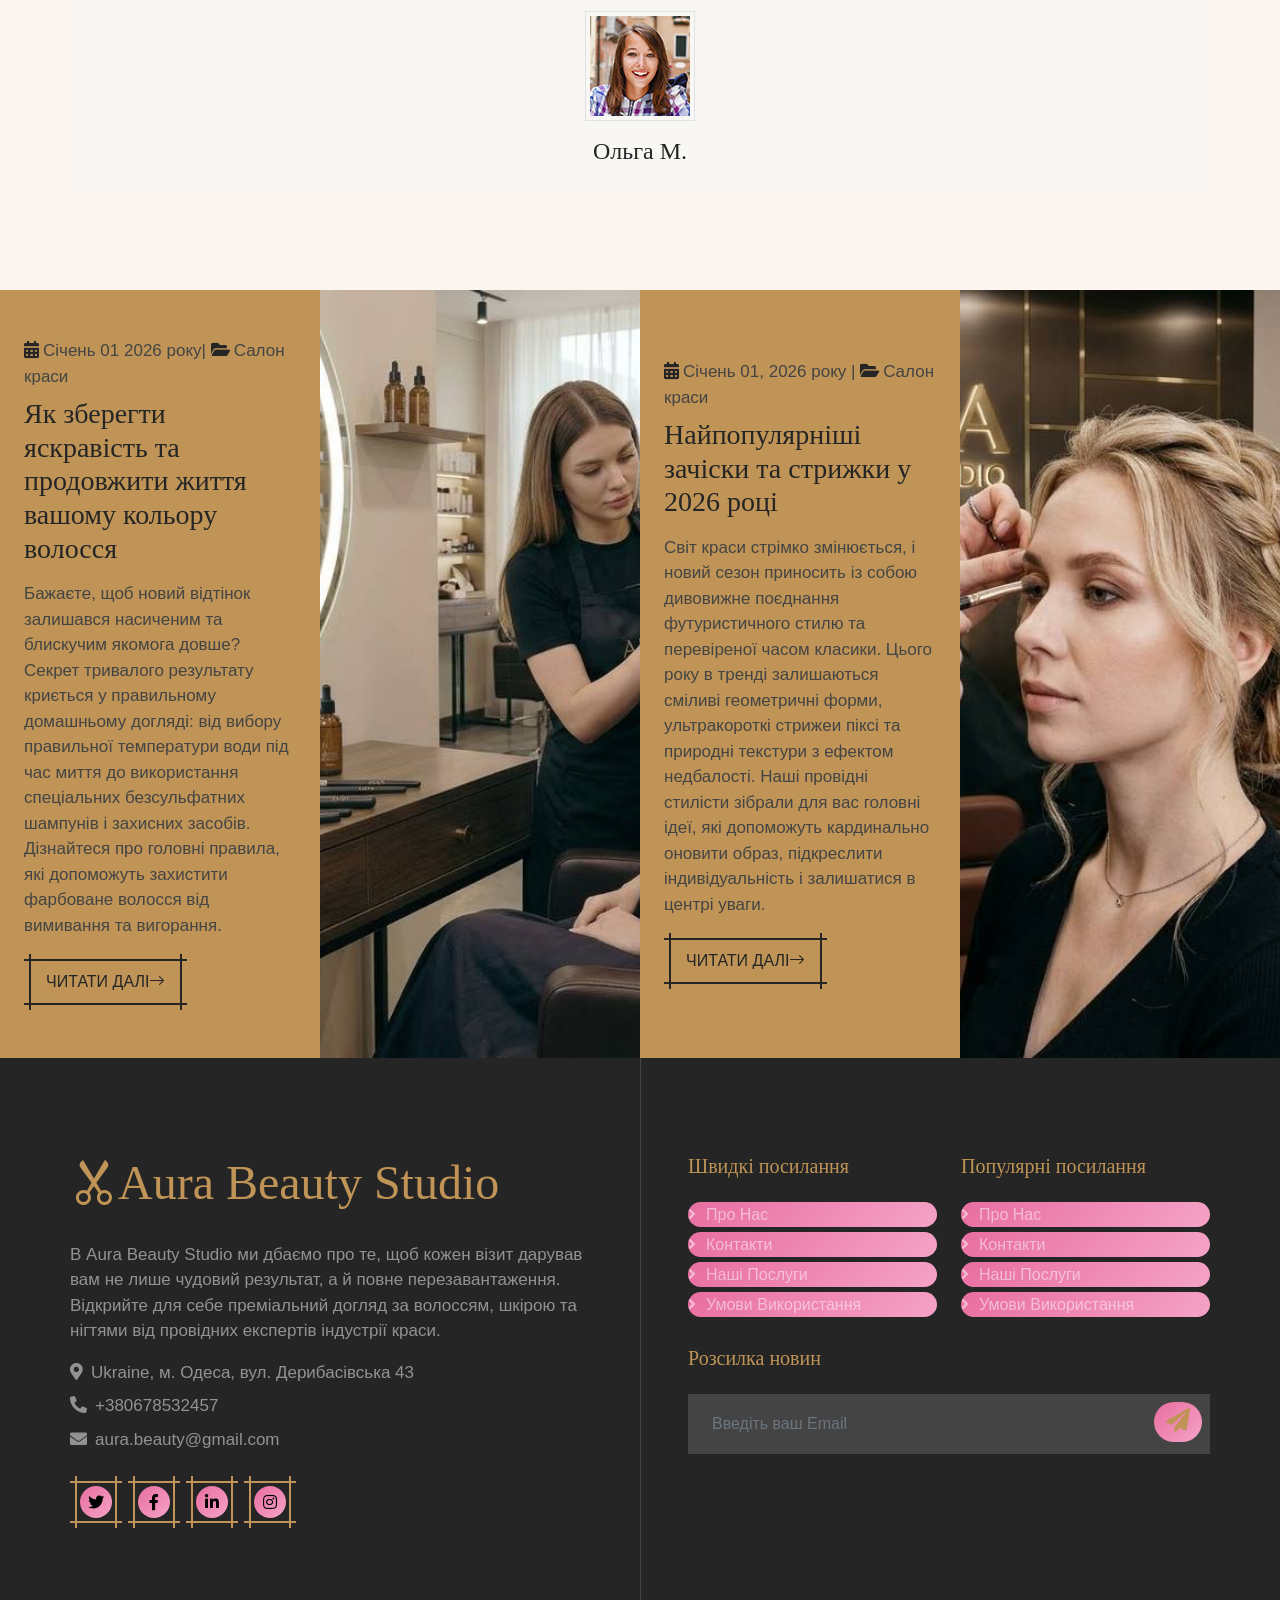
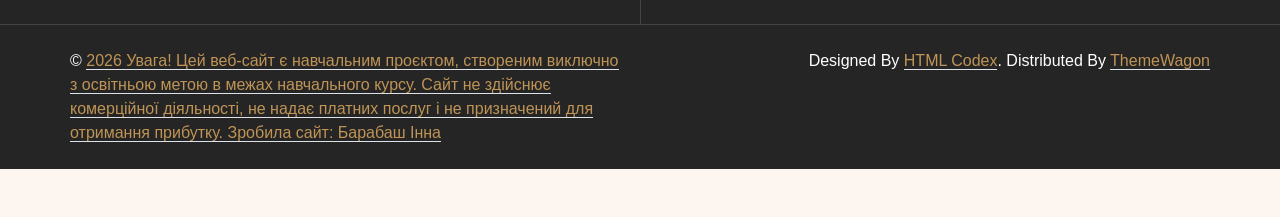
==== commit e870e153: "Integrate Google Analytics tracking script Added Google Analytics tracking code to the head section." ====
--- a/index.html
+++ b/index.html
@@ -2,6 +2,15 @@
 <html lang="en">
 
 <head>
+	<!-- Google tag (gtag.js) -->
+<script async src="https://www.googletagmanager.com/gtag/js?id=G-K7B1C42FED"></script>
+<script>
+  window.dataLayer = window.dataLayer || [];
+  function gtag(){dataLayer.push(arguments);}
+  gtag('js', new Date());
+
+  gtag('config', 'G-K7B1C42FED');
+</script>
     <meta charset="utf-8">
     <title>Aura Beauty Studio - салон краси в Одесі: манікюр, стрижка, макіяж</title>
     <meta content="width=device-width, initial-scale=1.0" name="viewport">
@@ -653,4 +662,4 @@
     <script src="js/main.js"></script>
 </body>
 
-</html>+</html>
--- a/css/style.css
+++ b/css/style.css
@@ -0,0 +1,576 @@
+/********** Template CSS **********/
+
+/*** Spinner ***/
+#spinner {
+    opacity: 0;
+    visibility: hidden;
+    transition: opacity .5s ease-out, visibility 0s linear .5s;
+    z-index: 99999;
+}
+
+#spinner.show {
+    transition: opacity .5s ease-out, visibility 0s linear 0s;
+    visibility: visible;
+    opacity: 1;
+}
+
+.back-to-top {
+    position: fixed !important;
+    display: none;
+    right: 45px;
+    bottom: 45px;
+    z-index: 99;
+}
+
+/*** Fonts ***/
+.font-work-sans {
+  font-family: "Work Sans", sans-serif;
+  font-optical-sizing: auto;
+  font-weight: 400;
+  font-style: normal;
+}
+
+.font-playfair-display {
+  font-family: "Playfair Display", serif;
+  font-optical-sizing: auto;
+  font-weight: 400;
+  font-style: normal;
+}
+
+.font-dancing-script {
+    font-family: "Dancing Script", cursive;
+    font-optical-sizing: auto;
+    font-weight: 400;
+    font-style: normal;
+}
+
+
+/*** Button ***/
+.btn {
+    position: relative;
+    transition: .5s;
+}
+
+.btn-square {
+    width: 38px;
+    height: 38px;
+}
+
+.btn-sm-square {
+    width: 32px;
+    height: 32px;
+}
+
+.btn-lg-square {
+    width: 48px;
+    height: 48px;
+}
+
+.btn-square,
+.btn-sm-square,
+.btn-lg-square {
+    padding: 0;
+    display: flex;
+    align-items: center;
+    justify-content: center;
+    font-weight: normal;
+}
+
+.btn-dark,
+.btn-primary {
+    margin: 10px;
+}
+
+.btn-primary::before,
+.btn-primary::after {
+    position: absolute;
+    content: "";
+    width: calc(100% + 10px);
+    height: calc(100% + 10px);
+    top: -5px;
+    left: -5px;
+}
+
+.btn-primary::before {
+    top: -10px;
+    height: calc(100% + 20px);
+    border-left: 2px solid var(--bs-primary);
+    border-right: 2px solid var(--bs-primary);
+}
+
+.btn-primary::after {
+    left: -10px;
+    width: calc(100% + 20px);
+    border-top: 2px solid var(--bs-primary);
+    border-bottom: 2px solid var(--bs-primary);
+}
+
+.btn-dark::before,
+.btn-dark::after {
+    position: absolute;
+    content: "";
+    width: calc(100% + 10px);
+    height: calc(100% + 10px);
+    top: -5px;
+    left: -5px;
+}
+
+.btn-dark::before {
+    top: -10px;
+    height: calc(100% + 20px);
+    border-left: 2px solid var(--bs-dark);
+    border-right: 2px solid var(--bs-dark);
+}
+
+.btn-dark::after {
+    left: -10px;
+    width: calc(100% + 20px);
+    border-top: 2px solid var(--bs-dark);
+    border-bottom: 2px solid var(--bs-dark);
+}
+
+
+/*** Navbar ***/
+.sticky-top {
+    top: -150px;
+    transition: .5s;
+}
+
+.navbar .navbar-nav .nav-link {
+    margin: 0 12px;
+    padding: 0;
+    outline: none;
+    font-family: "Playfair Display", serif;
+    font-size: 18px;
+    font-weight: 500;
+    text-transform: uppercase;
+    letter-spacing: 1px;
+    color: var(--bs-dark);
+}
+
+.navbar .navbar-nav .nav-link:hover,
+.navbar .navbar-nav .nav-link.active {
+    color: var(--bs-primary)
+}
+
+.navbar .dropdown-toggle::after {
+    border: none;
+    content: "\f107";
+    font-family: "Font Awesome 5 Free";
+    font-weight: 900;
+    vertical-align: middle;
+    margin-left: 8px;
+}
+
+.navbar .dropdown-menu .dropdown-item:hover,
+.navbar .dropdown-menu .dropdown-item.active {
+    color: var(--bs-white);
+    background: var(--bs-primary);
+}
+
+@media (max-width: 991.98px) {
+    .navbar .navbar-nav .nav-link  {
+        margin-left: 0;
+        padding: 10px 0;
+    }
+}
+
+@media (min-width: 992px) {
+    .navbar .nav-item .dropdown-menu {
+        display: block;
+        border: none;
+        margin-top: 0;
+        top: 150%;
+        opacity: 0;
+        visibility: hidden;
+        transition: .5s;
+    }
+
+    .navbar .nav-item:hover .dropdown-menu {
+        top: 100%;
+        visibility: visible;
+        transition: .5s;
+        opacity: 1;
+    }
+}
+
+.navbar .btn-primary {
+    border-width: 2px;
+    background: var(--bs-light);
+}
+
+.navbar .btn-primary:hover {
+    background: var(--bs-primary);
+}
+
+
+/*** Hero Header ***/
+.hero-header {
+    background: url(../img/hero-bg.jpg) top left no-repeat;
+    background-size: cover;
+}
+
+@media (min-width: 992px) {
+    .hero-header .container {
+        max-width: 100% !important;
+    }
+
+    .hero-header .hero-header-text  {
+        padding-left: calc(((100% - 960px) / 2) + .75rem);
+    }
+}
+
+@media (min-width: 1200px) {
+    .hero-header .hero-header-text  {
+        padding-left: calc(((100% - 1140px) / 2) + .75rem);
+    }
+}
+
+@media (min-width: 1400px) {
+    .hero-header .hero-header-text  {
+        padding-left: calc(((100% - 1320px) / 2) + .75rem);
+    }
+}
+
+.header-carousel .owl-nav {
+    position: absolute;
+    right: 0;
+    bottom: 0;
+    text-align: center;
+    display: flex;
+    justify-content: center;
+}
+
+.header-carousel .owl-nav .owl-prev,
+.header-carousel .owl-nav .owl-next{
+    position: relative;
+    margin-left: 2px;
+    width: 60px;
+    height: 60px;
+    display: flex;
+    align-items: center;
+    justify-content: center;
+    color: var(--bs-dark);
+    background: var(--bs-primary);
+    font-size: 22px;
+    transition: .5s;
+}
+
+.header-carousel .owl-nav .owl-prev:hover,
+.header-carousel .owl-nav .owl-next:hover {
+    color: var(--bs-white);
+}
+
+.page-header {
+    background: url(../img/page-header.jpg) center center no-repeat;
+    background-size: contain;
+}
+
+
+/*** Service ***/
+@media (max-width: 768px) {
+    .service .service-item {
+        border: none !important;
+        box-shadow: 0 0 45px rgba(0, 0, 0, .05);
+    }
+}
+
+@media (min-width: 992px) {
+    .service .service-item.border-lg-end {
+        border-right: 1px solid #dee2e6;
+    }
+
+    .service .service-item.border-lg-end-0 {
+        border-right: none !important;
+    }
+
+    .service .service-item.border-lg-bottom-0 {
+        border-bottom: none !important;
+    }
+}
+
+.service .service-item .btn-primary {
+    border-width: 2px;
+    background: var(--bs-white);
+}
+
+.service .service-item .btn-primary:hover {
+    background: var(--bs-primary);
+}
+
+.service .service-item img {
+    width: 70px;
+    margin-bottom: 20px;
+}
+
+
+/*** Pricing ***/
+.price .price-item {
+    display: flex;
+    align-items: center;
+    justify-content: space-between;
+    background: rgba(255, 255, 255, .05);
+}
+
+
+/*** Blog ***/
+.blog .btn-dark {
+    border-width: 2px;
+    background: var(--bs-primary);
+    color: var(--bs-dark);
+}
+
+.blog .btn-dark:hover {
+    background: var(--bs-dark);
+    color: var(--bs-white);
+}
+
+
+/*** Gallery ***/
+.gallery .gallery-item {
+    position: relative;
+    overflow: hidden;
+}
+
+.gallery .gallery-item img {
+    transition: .5s;
+}
+
+.gallery .gallery-item:hover img {
+    transform: scale(1.2);
+}
+
+.gallery .gallery-icon {
+    position: absolute;
+    display: flex;
+    align-items: center;
+    justify-content: center;
+    width: 0;
+    height: 0;
+    top: 50%;
+    left: 50%;
+    transform: translate(-50%, -50%);
+    background: rgba(0, 0, 0, .7);
+    transition: .5s;
+    z-index: 1;
+}
+
+.gallery .gallery-item:hover .gallery-icon {
+    width: 100%;
+    height: 100%;
+}
+
+.gallery .gallery-icon .btn {
+    opacity: 0;
+    transition: .5s;
+}
+
+.gallery .gallery-item:hover .gallery-icon .btn {
+    opacity: 1;
+    transition-delay: .5s;
+}
+
+
+/*** Team ***/
+.team {
+    position: relative;
+}
+
+.team::before {
+    position: absolute;
+    content: "";
+    width: 200%;
+    height: 200px;
+    top: 50%;
+    left: -50%;
+    transform: translateY(-50%);
+    margin-top: 1rem;
+    background: var(--bs-primary);
+}
+
+.team-item img {
+    transition: .5s;
+}
+  
+.team-item:hover img {
+    transform: scale(1.2);
+}
+  
+.team-overlay {
+    position: absolute;
+    padding: 30px;
+    right: 30px;
+    bottom: 30px;
+    left: 30px;
+    text-align: center;
+    background: rgba(255, 255, 255, .5);
+    transition: .5s;
+    z-index: 1;
+}
+
+.team-item:hover .team-overlay {
+    background: rgba(255, 255, 255, .9);
+}
+
+.team-overlay p {
+    letter-spacing: 1px;
+}
+
+.team-overlay .btn-dark {
+    border-width: 2px;
+    color: var(--bs-dark);
+    background: transparent;
+}
+
+.team-overlay .btn-dark:hover {
+    color: var(--bs-white);
+    background: var(--bs-dark);
+}
+
+
+/*** Testimonial ***/
+.testimonial-carousel .owl-item {
+    position: relative;
+}
+
+.testimonial-carousel .owl-item::before {
+    position: absolute;
+    content: "\f10d";
+    font-family: "Font Awesome 5 Free";
+    font-weight: 900;
+    font-size: 300px;
+    top: 50%;
+    left: 50%;
+    transform: translate(-50%, -50%);
+    opacity: .1;
+}
+
+.testimonial-carousel .owl-item img {
+    position: relative;
+    width: 100px;
+    height: 100px;
+    z-index: 1;
+}
+
+.testimonial-carousel .owl-item,
+.testimonial-carousel .owl-item * {
+    transition: .5s;
+}
+
+.testimonial-carousel .owl-item span {
+    letter-spacing: 2px;
+}
+
+.testimonial-carousel .owl-item.center .bg-light {
+    background: var(--bs-primary) !important;
+}
+
+.testimonial-carousel .owl-item.center .bg-light * {
+    color: var(--bs-dark) !important;
+}
+
+.testimonial-carousel .owl-nav {
+    margin-top: 25px;
+    display: flex;
+    justify-content: center;
+}
+
+.testimonial-carousel .owl-nav .owl-prev,
+.testimonial-carousel .owl-nav .owl-next {
+    margin: 0 5px;
+    width: 45px;
+    height: 45px;
+    display: flex;
+    align-items: center;
+    justify-content: center;
+    font-size: 22px;
+    color: var(--bs-dark);
+    background: var(--bs-primary);
+    transition: .5s;
+}
+
+.testimonial-carousel .owl-nav .owl-prev:hover,
+.testimonial-carousel .owl-nav .owl-next:hover {
+    color: var(--bs-white);
+    background: var(--bs-dark);
+}
+
+
+/*** Footer ***/
+@media (min-width: 992px) {
+    .footer::after {
+        position: absolute;
+        content: "";
+        width: 1px;
+        height: 100%;
+        top: 0;
+        left: 50%;
+        background: var(--bs-secondary);
+    }
+}
+
+.footer .btn.btn-link {
+    display: block;
+    margin-bottom: 5px;
+    padding: 0;
+    text-align: left;
+    color: rgba(255, 255, 255, .5);
+    font-weight: normal;
+    text-transform: capitalize;
+    transition: .3s;
+}
+
+.footer .btn.btn-link:hover {
+    color: var(--bs-primary);
+    letter-spacing: 1px;
+    box-shadow: none;
+}
+
+.footer .btn.btn-link::before {
+    position: relative;
+    content: "\f105";
+    font-family: "Font Awesome 5 Free";
+    font-weight: 900;
+    color: rgba(255, 255, 255, .5);
+    margin-right: 10px;
+}
+/*��������� ��������� ����� ���� � ����� ���*/
+.gallery-item img{
+ width: 100px;
+ height: 100px;
+ object-fit: cover;
+}
+
+/* ���������� 1: ���� ���� ������� */
+body {
+  background-color: #fdf6f0;
+}
+
+/* ���������� 2: ���� ������ ��������� */
+h1, h2 {
+  color: #8e3b5a;
+}
+
+/* ���������� 3: ����� ������ ������ */
+p {
+  font-size: 17px;
+}
+
+/* ��������� ������: ���䳺��, ������������ � ���� ������� ������ ��� ��������� ������� */
+.btn-primary, .btn {
+  background: linear-gradient(135deg, #e86ea0, #f5a3c7);
+  border-radius: 30px;
+  border: none;
+}
+.btn-primary:hover, .btn:hover {
+  background: #8e3b5a;
+  color: #ffffff;
+}
+
+/* ����� � ����� */
+.edu-notice {
+  text-align: center;
+  font-size: 14px;
+  color: #999999;
+  padding: 20px;
+}
